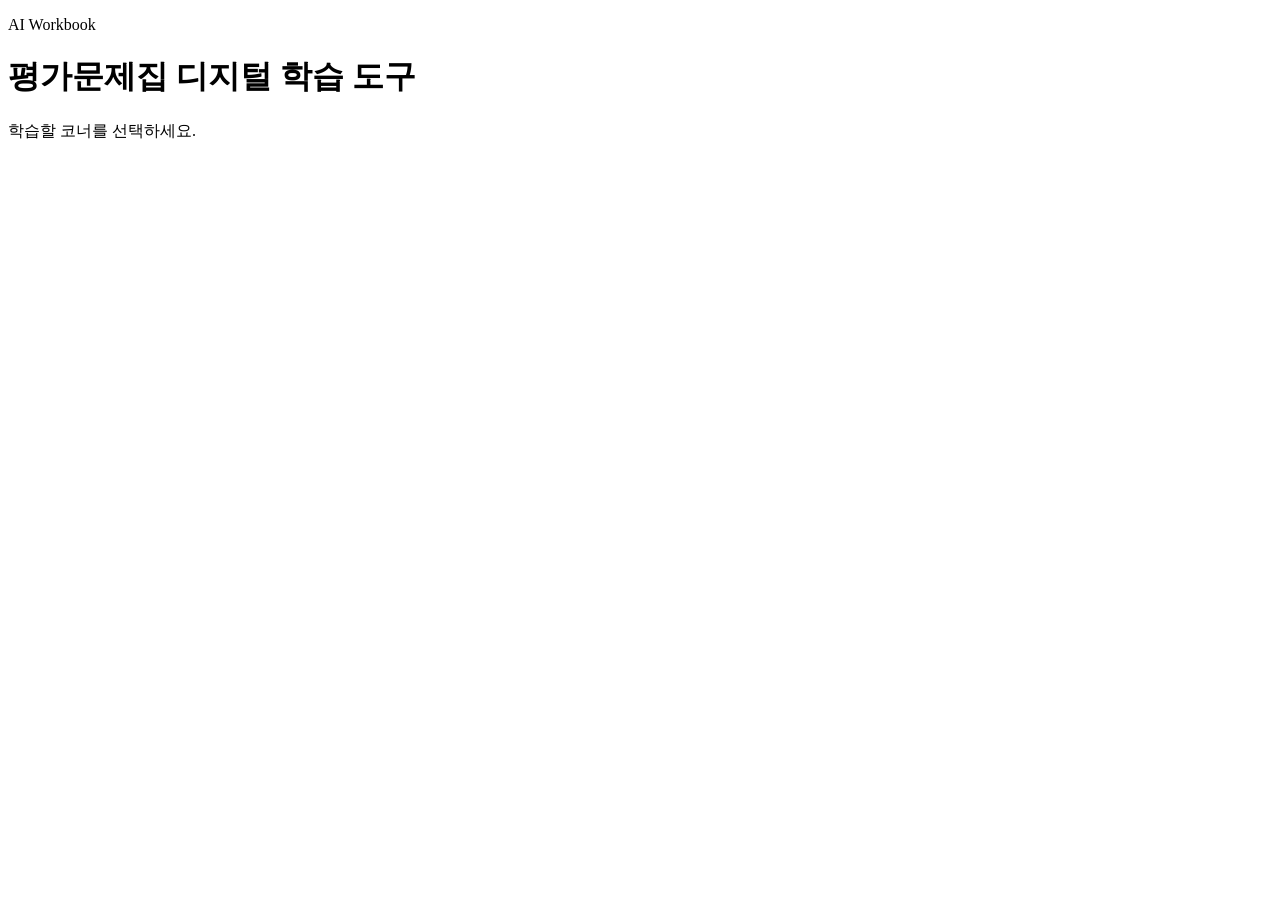
==== index.html @ d3351d92 "기본 구조 추가: index.html" ====
<!doctype html>
<html lang="ko">
<head>
<meta charset="utf-8">
<meta name="viewport" content="width=device-width,initial-scale=1">
<title>평가문제집 디지털 학습 도구</title>
<link rel="stylesheet" href="shared/styles.css">
</head>
<body>
<header class="hero"><p class="eyebrow">AI Workbook</p><h1>평가문제집 디지털 학습 도구</h1><p>학습할 코너를 선택하세요.</p></header>
<main class="container"><nav id="cornerTabs" class="tabs" aria-label="코너 선택"></nav><section id="featureGrid" class="grid" aria-live="polite"></section></main>
<script src="shared/app.js"></script>
</body>
</html>
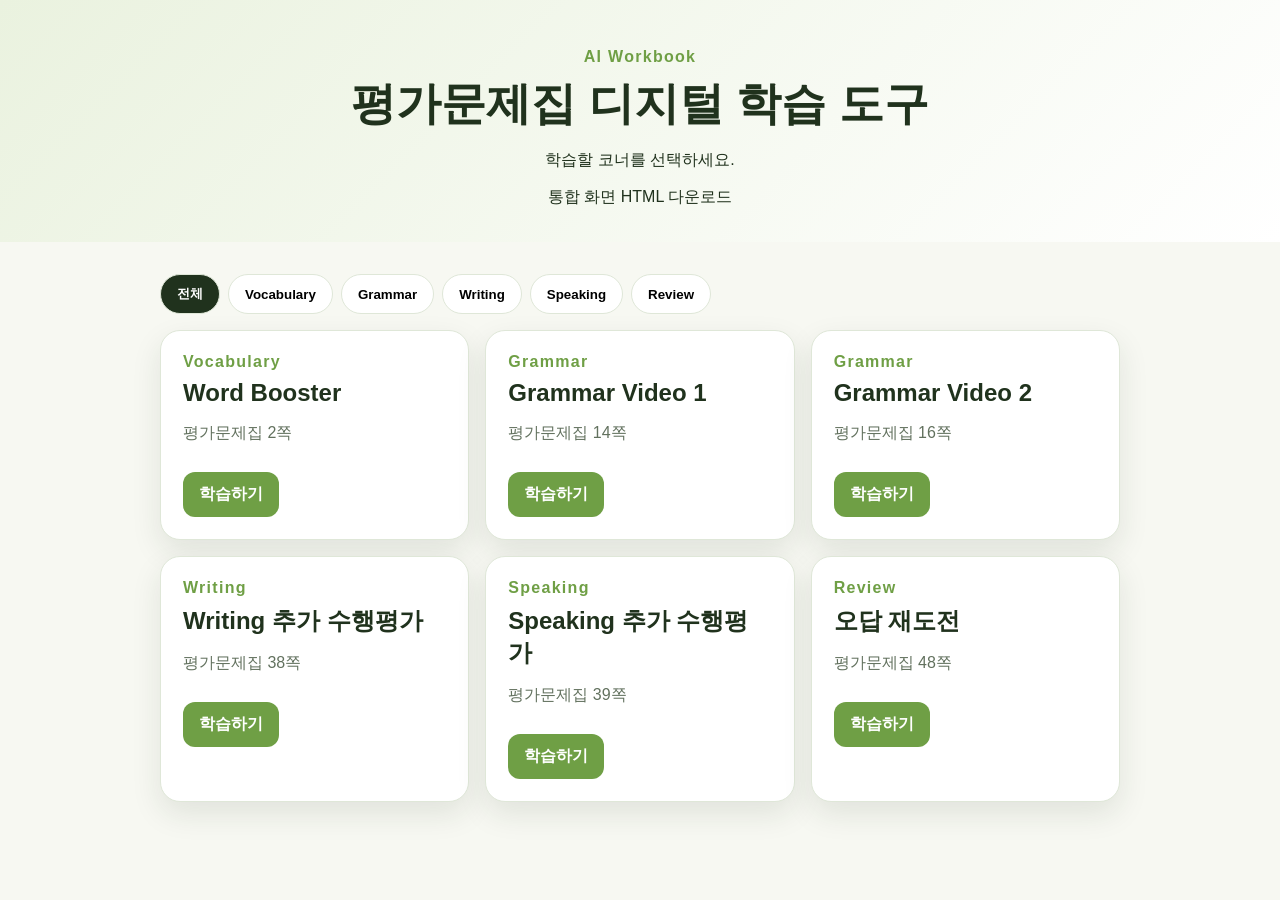
==== commit d8f06b49: "통합 화면에 HTML 다운로드 버튼 추가" ====
--- a/index.html
+++ b/index.html
@@ -7,7 +7,7 @@
 <link rel="stylesheet" href="shared/styles.css">
 </head>
 <body>
-<header class="hero"><p class="eyebrow">AI Workbook</p><h1>평가문제집 디지털 학습 도구</h1><p>학습할 코너를 선택하세요.</p></header>
+<header class="hero"><p class="eyebrow">AI Workbook</p><h1>평가문제집 디지털 학습 도구</h1><p>학습할 코너를 선택하세요.</p><a class="download-html" href="downloads/ai-workbook-qr-tools.html" download>통합 화면 HTML 다운로드</a></header>
 <main class="container"><nav id="cornerTabs" class="tabs" aria-label="코너 선택"></nav><section id="featureGrid" class="grid" aria-live="polite"></section></main>
 <script src="shared/app.js"></script>
 </body>
--- a/shared/styles.css
+++ b/shared/styles.css
@@ -0,0 +1 @@
+:root{--green:#6f9f45;--dark:#20321d;--cream:#f7f8f2;--white:#fff;--line:#dfe7d8;--shadow:0 12px 30px rgba(32,50,29,.10)}*{box-sizing:border-box}body{margin:0;font-family:Pretendard,"Noto Sans KR",Arial,sans-serif;color:var(--dark);background:var(--cream)}a{color:inherit;text-decoration:none}.hero{padding:48px 20px 34px;text-align:center;background:linear-gradient(135deg,#eaf2df,#fff)}.hero h1{margin:8px 0;font-size:clamp(1.75rem,5vw,2.8rem)}.eyebrow{margin:0;color:var(--green);font-weight:800;letter-spacing:.08em}.container,.tool-shell{width:min(100% - 32px,960px);margin:28px auto}.tabs{display:flex;gap:8px;overflow:auto;padding:4px 0 16px}.tabs button{border:1px solid var(--line);background:var(--white);padding:10px 16px;border-radius:999px;white-space:nowrap;font-weight:700}.tabs button.active{background:var(--dark);color:#fff}.grid{display:grid;grid-template-columns:repeat(auto-fit,minmax(230px,1fr));gap:16px}.feature-card,.tool-card{background:var(--white);border:1px solid var(--line);border-radius:20px;box-shadow:var(--shadow)}.feature-card{padding:22px;min-height:170px}.feature-card h2{margin:8px 0}.feature-card .page{color:#62715e}.feature-card a,.primary{display:inline-block;margin-top:12px;border:0;border-radius:12px;background:var(--green);color:#fff;padding:12px 16px;font-weight:800}.tool-shell{min-height:100dvh;display:flex;flex-direction:column;justify-content:center}.tool-card{padding:clamp(24px,6vw,48px);text-align:center}.tool-card h1{font-size:clamp(1.8rem,7vw,3rem);margin:10px 0}.guide{font-size:1.05rem}.demo-box{margin-top:28px;padding:28px;border-radius:16px;background:#f4f7ef}.pager{display:grid;grid-template-columns:1fr auto 1fr;align-items:center;gap:12px;margin-top:18px}.pager a{padding:14px 10px}.pager .arrow:last-child{text-align:right}.home{text-align:center;font-weight:800}@media(max-width:520px){.hero{padding-top:34px}.container{width:min(100% - 24px,960px);margin-top:20px}.grid{grid-template-columns:1fr}.tool-shell{width:min(100% - 20px,960px);margin:10px auto}.tool-card{border-radius:16px}.pager{font-size:.92rem}}
